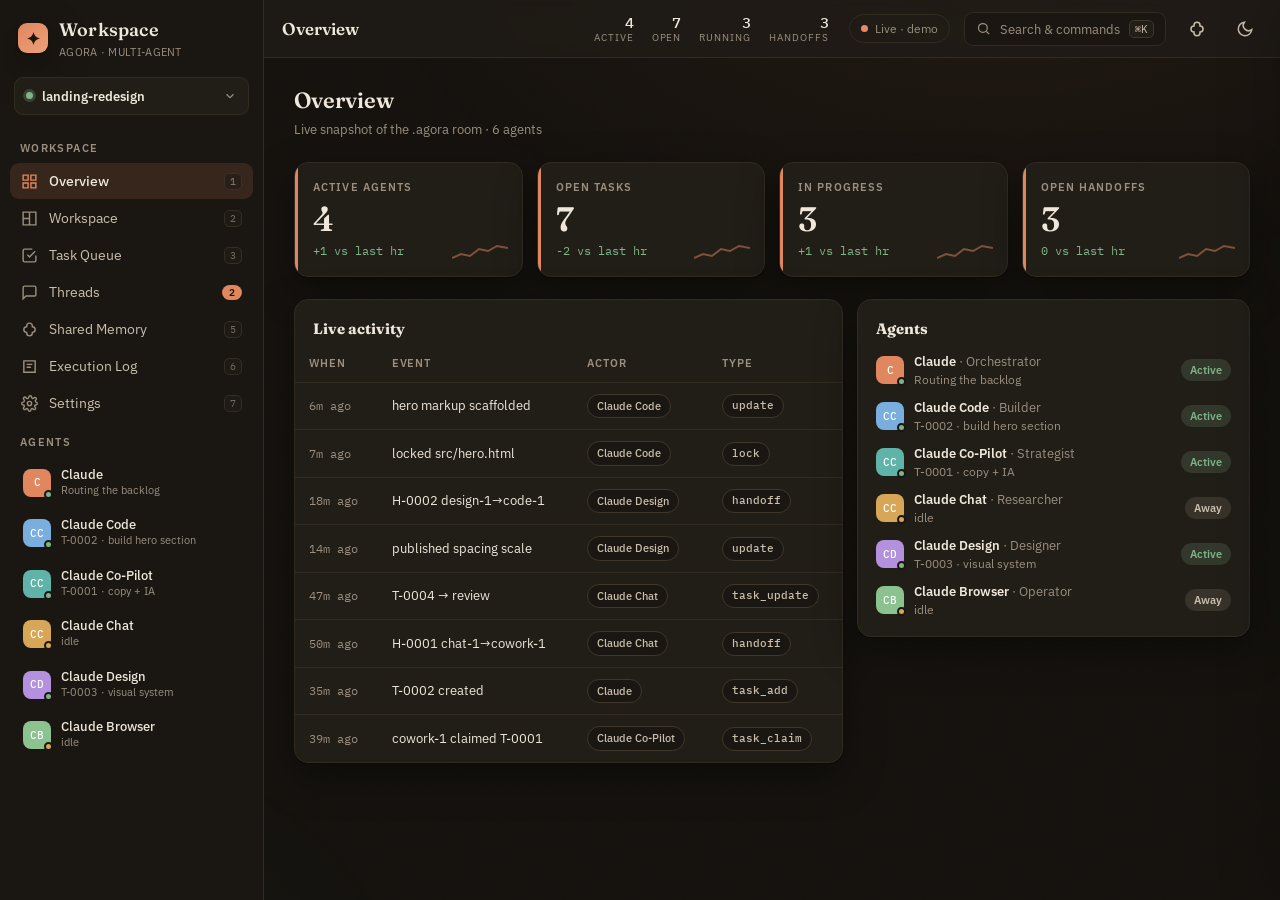
==== dashboard/index.html @ b4e75fd6 "Agora v0.6 — auth hardening + Phase 7 acceptance test passing Phase 1-6 complete (engine, 19-tool MC" ====
<!doctype html>
<html lang="en" data-theme="dark">
<head>
<meta charset="utf-8">
<meta name="viewport" content="width=device-width, initial-scale=1">
<title>Claude Workspace — Agora</title>
<link rel="preconnect" href="https://fonts.googleapis.com">
<link rel="preconnect" href="https://fonts.gstatic.com" crossorigin>
<link href="https://fonts.googleapis.com/css2?family=Fraunces:opsz,wght@9..144,400;9..144,500;9..144,600&family=IBM+Plex+Mono:wght@400;500&family=IBM+Plex+Sans:wght@400;500;600&display=swap" rel="stylesheet">
<style>
:root{
  --bg:#f3eee6; --bg2:#e9e1d4; --panel:#fffdf9; --panel2:#f6f0e7; --raise:#fffefb;
  --ink:#2a2520; --ink2:#534a40; --muted:#857a6c; --line:#e6ddce; --line2:#d8cdbb;
  --accent:#c1572f; --accent2:#a8431f; --accent-ink:#fff;
  --ok:#3f7350; --warn:#9a6a1c; --bad:#a83c22;
  --a-coral:#c1572f; --a-teal:#2f8079; --a-violet:#7a52a8; --a-amber:#9a6a1c; --a-blue:#356a9c; --a-sage:#4f7a4f;
  --shadow:0 1px 2px rgba(60,40,20,.06),0 8px 24px rgba(60,40,20,.06);
  --radius:14px; --radius-sm:9px;
  --font-display:'Fraunces',Georgia,serif; --font-sans:'IBM Plex Sans',system-ui,sans-serif; --font-mono:'IBM Plex Mono',ui-monospace,monospace;
}
[data-theme="dark"]{
  --bg:#15120e; --bg2:#0f0d0a; --panel:#211d17; --panel2:#1a1611; --raise:#262019;
  --ink:#efe7db; --ink2:#cabfae; --muted:#9a8f80; --line:#322b22; --line2:#3f372b;
  --accent:#e0875f; --accent2:#eda078; --accent-ink:#1c130c;
  --ok:#7fb389; --warn:#d7a657; --bad:#e6886a;
  --a-coral:#e0875f; --a-teal:#5fb3a8; --a-violet:#b491de; --a-amber:#d7a657; --a-blue:#79aede; --a-sage:#8cc190;
  --shadow:0 1px 2px rgba(0,0,0,.35),0 14px 40px rgba(0,0,0,.4);
}
*{box-sizing:border-box}
html,body{height:100%}
body{margin:0;font-family:var(--font-sans);background:var(--bg);color:var(--ink);
  font-size:14px;line-height:1.5;-webkit-font-smoothing:antialiased;overflow:hidden}
body:before{content:"";position:fixed;inset:0;z-index:0;pointer-events:none;opacity:.5;
  background:radial-gradient(1100px 600px at 78% -8%, color-mix(in srgb,var(--accent) 13%,transparent), transparent 60%),
             radial-gradient(900px 500px at -6% 108%, color-mix(in srgb,var(--a-teal) 10%,transparent), transparent 55%);}
body:after{content:"";position:fixed;inset:0;z-index:0;pointer-events:none;opacity:.035;mix-blend-mode:overlay;
  background-image:url("data:image/svg+xml,%3Csvg xmlns='http://www.w3.org/2000/svg' width='120' height='120'%3E%3Cfilter id='n'%3E%3CfeTurbulence type='fractalNoise' baseFrequency='.9' numOctaves='2'/%3E%3C/filter%3E%3Crect width='100%25' height='100%25' filter='url(%23n)'/%3E%3C/svg%3E")}
::selection{background:color-mix(in srgb,var(--accent) 40%,transparent)}
::-webkit-scrollbar{width:10px;height:10px}
::-webkit-scrollbar-thumb{background:var(--line2);border-radius:20px;border:3px solid transparent;background-clip:padding-box}
::-webkit-scrollbar-thumb:hover{background:var(--muted)}
button{font-family:inherit;cursor:pointer;color:inherit;border:none;background:none}
:focus-visible{outline:2px solid var(--accent);outline-offset:2px;border-radius:6px}
.mono{font-family:var(--font-mono)}

/* shell */
#app{position:relative;z-index:1;display:grid;height:100vh;
  grid-template-columns:264px 1fr;grid-template-rows:58px 1fr;
  grid-template-areas:"side top" "side main"}
.side{grid-area:side;background:var(--panel2);border-right:1px solid var(--line);
  display:flex;flex-direction:column;min-height:0}
.top{grid-area:top;background:color-mix(in srgb,var(--panel) 75%,transparent);
  backdrop-filter:blur(8px);border-bottom:1px solid var(--line);
  display:flex;align-items:center;gap:14px;padding:0 18px}
.main{grid-area:main;overflow:auto;padding:26px 30px 60px;min-height:0}

/* brand */
.brand{display:flex;align-items:center;gap:11px;padding:16px 18px 12px}
.glyph{width:30px;height:30px;border-radius:9px;flex:none;display:grid;place-items:center;
  background:linear-gradient(145deg,var(--accent),var(--accent2));color:var(--accent-ink);
  font-family:var(--font-display);font-weight:600;font-size:17px;box-shadow:var(--shadow)}
.brand h1{font-family:var(--font-display);font-size:18px;font-weight:600;margin:0;letter-spacing:.2px}
.brand .sub{font-size:11px;color:var(--muted);margin-top:1px;letter-spacing:.3px}

.wsswitch{margin:4px 14px 12px;border:1px solid var(--line);border-radius:var(--radius-sm);
  background:var(--panel);padding:9px 11px;display:flex;align-items:center;gap:9px;font-size:12.5px}
.wsswitch .dot{width:7px;height:7px;border-radius:50%;background:var(--ok);box-shadow:0 0 0 3px color-mix(in srgb,var(--ok) 25%,transparent)}
.wsswitch b{font-weight:600}
.wsswitch .chev{margin-left:auto;color:var(--muted)}

.navlabel{font-size:10.5px;text-transform:uppercase;letter-spacing:.13em;color:var(--muted);
  padding:14px 20px 6px;font-weight:600}
.nav{display:flex;flex-direction:column;gap:1px;padding:0 10px}
.nav button{display:flex;align-items:center;gap:11px;width:100%;text-align:left;
  padding:9px 11px;border-radius:9px;font-size:13.5px;color:var(--ink2);transition:.15s}
.nav button:hover{background:var(--panel)}
.nav button.on{background:color-mix(in srgb,var(--accent) 14%,transparent);color:var(--ink);font-weight:500}
.nav button.on svg{color:var(--accent)}
.nav svg{width:17px;height:17px;flex:none;color:var(--muted)}
.nav .kbd{margin-left:auto;font-size:10px;color:var(--muted);opacity:.7}
.nav .badge{margin-left:auto;background:var(--accent);color:var(--accent-ink);font-size:10px;
  font-weight:600;border-radius:20px;padding:1px 7px;min-width:18px;text-align:center}

.agents-scroll{flex:1;overflow:auto;padding-bottom:10px;min-height:0}
.agentrow{display:flex;align-items:center;gap:10px;padding:8px 12px;margin:1px 10px;border-radius:10px;
  cursor:pointer;transition:.15s;border:1px solid transparent}
.agentrow:hover{background:var(--panel)}
.agentrow.on{background:var(--panel);border-color:var(--line)}
.av{width:28px;height:28px;border-radius:8px;flex:none;display:grid;place-items:center;
  font-family:var(--font-mono);font-size:11px;font-weight:500;color:#fff;position:relative}
.av .pres{position:absolute;right:-2px;bottom:-2px;width:9px;height:9px;border-radius:50%;
  border:2px solid var(--panel2)}
.pres.active{background:var(--ok)}.pres.away{background:var(--warn)}.pres.left{background:var(--muted)}
.agentrow .nm{font-size:12.5px;font-weight:500;line-height:1.2}
.agentrow .rl{font-size:11px;color:var(--muted);white-space:nowrap;overflow:hidden;text-overflow:ellipsis;max-width:150px}

/* topbar */
.top .vtitle{font-family:var(--font-display);font-size:17px;font-weight:600}
.top .crumb{color:var(--muted);font-size:12.5px}
.spacer{flex:1}
.kpiticker{display:flex;gap:18px;align-items:center;padding-right:6px}
.kpiticker .kp{display:flex;flex-direction:column;align-items:flex-end;line-height:1}
.kpiticker .kp b{font-family:var(--font-mono);font-size:15px;font-weight:500}
.kpiticker .kp span{font-size:9.5px;text-transform:uppercase;letter-spacing:.1em;color:var(--muted);margin-top:3px}
.iconbtn{width:34px;height:34px;border-radius:9px;display:grid;place-items:center;color:var(--ink2);transition:.15s}
.iconbtn:hover{background:var(--panel2);color:var(--ink)}
.iconbtn svg{width:18px;height:18px}
.connpill{display:flex;align-items:center;gap:7px;font-size:11.5px;color:var(--muted);
  border:1px solid var(--line);border-radius:20px;padding:5px 11px}
.connpill .dot{width:7px;height:7px;border-radius:50%;background:var(--ok);animation:pulse 2.4s infinite}
.connpill.off .dot{background:var(--bad);animation:none}
@keyframes pulse{0%,100%{box-shadow:0 0 0 0 color-mix(in srgb,var(--ok) 50%,transparent)}50%{box-shadow:0 0 0 5px transparent}}
.cmdk{display:flex;align-items:center;gap:9px;background:var(--panel2);border:1px solid var(--line);
  border-radius:9px;padding:7px 11px;color:var(--muted);font-size:12.5px;min-width:180px;transition:.15s}
.cmdk:hover{border-color:var(--line2)}
.cmdk .kbd{margin-left:auto}
.kbd{font-family:var(--font-mono);font-size:10.5px;background:var(--panel);border:1px solid var(--line2);
  border-radius:5px;padding:1px 5px;color:var(--ink2)}

/* generic */
h2.sec{font-family:var(--font-display);font-size:22px;font-weight:600;margin:0 0 3px}
.lede{color:var(--muted);font-size:13px;margin:0 0 22px}
.card{background:var(--panel);border:1px solid var(--line);border-radius:var(--radius);box-shadow:var(--shadow)}
.pad{padding:18px}
.row{display:flex;gap:14px}.col{display:flex;flex-direction:column;gap:14px}
.btn{display:inline-flex;align-items:center;gap:8px;background:var(--accent);color:var(--accent-ink);
  font-weight:600;font-size:13px;padding:9px 15px;border-radius:9px;transition:.15s;box-shadow:var(--shadow)}
.btn:hover{filter:brightness(1.06);transform:translateY(-1px)}
.btn:active{transform:translateY(0)}
.btn.ghost{background:var(--panel2);color:var(--ink);border:1px solid var(--line)}
.btn.sm{padding:6px 11px;font-size:12px}
.btn svg{width:15px;height:15px}
.chip{display:inline-flex;align-items:center;gap:6px;font-size:11px;font-weight:500;
  padding:3px 9px;border-radius:20px;border:1px solid var(--line2);color:var(--ink2);background:var(--panel2)}
.chip.tag{font-family:var(--font-mono);font-size:10.5px}
.st{font-size:11px;font-weight:600;padding:3px 9px;border-radius:20px;text-transform:capitalize}
.st.todo{background:color-mix(in srgb,var(--muted) 18%,transparent);color:var(--ink2)}
.st.in_progress{background:color-mix(in srgb,var(--a-blue) 20%,transparent);color:var(--a-blue)}
.st.blocked{background:color-mix(in srgb,var(--bad) 18%,transparent);color:var(--bad)}
.st.review{background:color-mix(in srgb,var(--a-violet) 20%,transparent);color:var(--a-violet)}
.st.done{background:color-mix(in srgb,var(--ok) 18%,transparent);color:var(--ok)}
.st.open{background:color-mix(in srgb,var(--warn) 20%,transparent);color:var(--warn)}
.st.acked{background:color-mix(in srgb,var(--a-blue) 20%,transparent);color:var(--a-blue)}

/* KPI grid */
.kpigrid{display:grid;grid-template-columns:repeat(4,1fr);gap:14px;margin-bottom:22px}
.kpi{position:relative;overflow:hidden}
.kpi .pad{padding:16px 18px}
.kpi .lab{font-size:11px;text-transform:uppercase;letter-spacing:.1em;color:var(--muted);font-weight:600}
.kpi .val{font-family:var(--font-display);font-size:34px;font-weight:600;line-height:1.1;margin-top:6px}
.kpi .delta{font-size:11.5px;margin-top:4px;font-family:var(--font-mono)}
.kpi .delta.up{color:var(--ok)}.kpi .delta.down{color:var(--bad)}
.kpi .spark{position:absolute;right:14px;bottom:12px;opacity:.5}
.kpi:before{content:"";position:absolute;left:0;top:0;bottom:0;width:3px;background:var(--accent)}

/* table */
table{width:100%;border-collapse:collapse;font-size:13px}
thead th{text-align:left;font-size:10.5px;text-transform:uppercase;letter-spacing:.09em;color:var(--muted);
  font-weight:600;padding:10px 14px;border-bottom:1px solid var(--line);cursor:pointer;user-select:none}
thead th:hover{color:var(--ink)}
tbody td{padding:11px 14px;border-bottom:1px solid var(--line)}
tbody tr{transition:.12s}tbody tr:hover{background:var(--panel2)}
tbody tr:last-child td{border-bottom:none}
.lease{font-family:var(--font-mono);font-size:12px}
.lease.warn{color:var(--warn)}.lease.bad{color:var(--bad)}

/* panes (workspace) */
.panes{display:grid;grid-template-columns:repeat(auto-fill,minmax(330px,1fr));gap:16px}
.pane{display:flex;flex-direction:column;min-height:230px;overflow:hidden}
.pane .ph{display:flex;align-items:center;gap:10px;padding:13px 15px;border-bottom:1px solid var(--line)}
.pane .ph .nm{font-weight:600;font-size:13.5px}.pane .ph .rl{font-size:11px;color:var(--muted)}
.pane .body{padding:14px 15px;flex:1;display:flex;flex-direction:column;gap:10px}
.pane .cur{font-size:12.5px;background:var(--panel2);border:1px solid var(--line);border-radius:9px;padding:10px 12px}
.pane .cur .t{font-size:10px;text-transform:uppercase;letter-spacing:.1em;color:var(--muted);margin-bottom:4px}
.feeditem{font-size:12px;color:var(--ink2);display:flex;gap:8px}
.feeditem .when{color:var(--muted);font-family:var(--font-mono);font-size:10.5px;white-space:nowrap}
.pane .acts{display:flex;gap:7px;margin-top:auto;padding-top:6px}
.barwrap{height:5px;background:var(--panel2);border-radius:20px;overflow:hidden;margin-top:2px}
.bar{height:100%;background:linear-gradient(90deg,var(--accent),var(--accent2));border-radius:20px;transition:width .8s cubic-bezier(.2,.8,.2,1)}

/* threads */
.thread{padding:14px 16px;border-bottom:1px solid var(--line);cursor:pointer;transition:.12s}
.thread:hover{background:var(--panel2)}
.thread .tt{font-weight:600;font-size:13.5px;display:flex;align-items:center;gap:8px}
.thread .meta{font-size:11.5px;color:var(--muted);margin-top:3px}
.thread .prev{font-size:12.5px;color:var(--ink2);margin-top:6px}
.msg{display:flex;gap:10px;padding:10px 0}
.msg .body{background:var(--panel2);border:1px solid var(--line);border-radius:11px;padding:9px 12px;font-size:12.5px}
.msg .who{font-size:11px;color:var(--muted);margin-bottom:3px}

/* memory dock */
.dock{position:fixed;top:0;right:0;bottom:0;width:360px;background:var(--panel);border-left:1px solid var(--line);
  z-index:40;display:flex;flex-direction:column;transform:translateX(102%);transition:transform .32s cubic-bezier(.2,.8,.2,1);box-shadow:-20px 0 50px rgba(0,0,0,.16)}
.dock.open{transform:none}
.dock .dh{padding:16px 18px;border-bottom:1px solid var(--line);display:flex;align-items:center;gap:10px}
.dock .dh h3{font-family:var(--font-display);font-size:16px;margin:0;font-weight:600}
.dock .dbody{flex:1;overflow:auto;padding:16px 18px;display:flex;flex-direction:column;gap:16px}
.pin{background:var(--panel2);border:1px solid var(--line);border-radius:10px;padding:11px 12px;font-size:12.5px}
.pin .by{font-size:10.5px;color:var(--muted);margin-top:6px;font-family:var(--font-mono)}
.style-field{display:flex;flex-direction:column;gap:5px}
.style-field label{font-size:11px;text-transform:uppercase;letter-spacing:.08em;color:var(--muted);font-weight:600}
input,select,textarea{font-family:inherit;font-size:13px;background:var(--panel2);border:1px solid var(--line2);
  color:var(--ink);border-radius:9px;padding:9px 11px;width:100%;transition:.15s}
input:focus,select:focus,textarea:focus{outline:none;border-color:var(--accent);background:var(--panel)}
textarea{resize:vertical;min-height:64px;line-height:1.5}

/* empty / skeleton */
.empty{text-align:center;padding:54px 20px;color:var(--muted)}
.empty .ic{width:46px;height:46px;margin:0 auto 14px;opacity:.5}
.empty h4{font-family:var(--font-display);font-size:17px;color:var(--ink);margin:0 0 5px;font-weight:600}
.sk{background:linear-gradient(90deg,var(--panel2) 25%,var(--line) 37%,var(--panel2) 63%);
  background-size:400% 100%;animation:sh 1.4s infinite;border-radius:7px}
@keyframes sh{0%{background-position:100% 0}100%{background-position:-100% 0}}

/* overlays */
.scrim{position:fixed;inset:0;background:rgba(10,8,5,.5);backdrop-filter:blur(3px);z-index:50;
  opacity:0;pointer-events:none;transition:.2s}
.scrim.on{opacity:1;pointer-events:auto}
.palette{position:fixed;left:50%;top:14vh;transform:translateX(-50%) scale(.97);width:min(560px,92vw);z-index:60;
  background:var(--panel);border:1px solid var(--line2);border-radius:16px;box-shadow:var(--shadow);
  opacity:0;pointer-events:none;transition:.2s;overflow:hidden}
.palette.on{opacity:1;pointer-events:auto;transform:translateX(-50%) scale(1)}
.palette input{border:none;border-bottom:1px solid var(--line);border-radius:0;padding:16px 18px;font-size:15px;background:transparent}
.palette .results{max-height:340px;overflow:auto;padding:8px}
.palette .res{display:flex;align-items:center;gap:11px;padding:10px 12px;border-radius:9px;font-size:13.5px;cursor:pointer}
.palette .res.sel{background:color-mix(in srgb,var(--accent) 14%,transparent)}
.palette .res .k{margin-left:auto;font-size:10.5px;color:var(--muted)}
.palette .res svg{width:16px;height:16px;color:var(--muted)}

/* toasts */
.toasts{position:fixed;right:20px;bottom:20px;z-index:70;display:flex;flex-direction:column;gap:10px}
.toast{background:var(--panel);border:1px solid var(--line2);border-left:3px solid var(--accent);
  border-radius:11px;padding:12px 15px;box-shadow:var(--shadow);font-size:13px;min-width:240px;max-width:340px;
  animation:slidein .3s cubic-bezier(.2,.8,.2,1)}
.toast.ok{border-left-color:var(--ok)}.toast.bad{border-left-color:var(--bad)}
.toast .tt{font-weight:600;margin-bottom:2px}
@keyframes slidein{from{transform:translateX(20px);opacity:0}to{transform:none;opacity:1}}

/* view enter animation */
.view>*{animation:rise .5s both}
@keyframes rise{from{opacity:0;transform:translateY(10px)}to{opacity:1;transform:none}}
.stagger>*{animation:rise .5s both}
.stagger>*:nth-child(1){animation-delay:.02s}.stagger>*:nth-child(2){animation-delay:.06s}
.stagger>*:nth-child(3){animation-delay:.1s}.stagger>*:nth-child(4){animation-delay:.14s}
.stagger>*:nth-child(5){animation-delay:.18s}.stagger>*:nth-child(6){animation-delay:.22s}

.menutoggle{display:none}
@media(max-width:1040px){
  #app{grid-template-columns:0 1fr}
  .side{position:fixed;left:0;top:0;bottom:0;width:264px;z-index:55;transform:translateX(-102%);transition:.3s}
  .side.open{transform:none;box-shadow:var(--shadow)}
  .menutoggle{display:grid}
  .kpigrid{grid-template-columns:repeat(2,1fr)}
  .kpiticker{display:none}
}
@media(max-width:620px){.kpigrid{grid-template-columns:1fr}.main{padding:18px}.dock{width:100%}}
</style>
</head>
<body>
<div id="app">
  <aside class="side" id="side">
    <div class="brand">
      <div class="glyph">✦</div>
      <div><h1>Workspace</h1><div class="sub">AGORA · MULTI-AGENT</div></div>
    </div>
    <div class="wsswitch" role="button" tabindex="0" data-act="switchws">
      <span class="dot"></span><b id="wsname">landing-redesign</b>
      <svg class="chev" viewBox="0 0 24 24" fill="none" stroke="currentColor" stroke-width="2" width="14"><path d="m6 9 6 6 6-6"/></svg>
    </div>
    <div class="navlabel">Workspace</div>
    <nav class="nav" id="nav"></nav>
    <div class="navlabel">Agents</div>
    <div class="agents-scroll" id="agentlist"></div>
  </aside>

  <header class="top">
    <button class="iconbtn menutoggle" data-act="menu" aria-label="Menu">
      <svg viewBox="0 0 24 24" fill="none" stroke="currentColor" stroke-width="2"><path d="M3 12h18M3 6h18M3 18h18"/></svg></button>
    <div><div class="vtitle" id="vtitle">Overview</div></div>
    <div class="spacer"></div>
    <div class="kpiticker" id="ticker"></div>
    <div class="connpill" id="conn"><span class="dot"></span><span id="connlabel">Live · demo</span></div>
    <button class="cmdk" data-act="palette"><svg viewBox="0 0 24 24" fill="none" stroke="currentColor" stroke-width="2" width="15"><circle cx="11" cy="11" r="7"/><path d="m21 21-4.3-4.3"/></svg><span>Search & commands</span><span class="kbd">⌘K</span></button>
    <button class="iconbtn" data-act="memory" aria-label="Shared memory" title="Shared context (M)">
      <svg viewBox="0 0 24 24" fill="none" stroke="currentColor" stroke-width="2"><path d="M12 3a4 4 0 0 0-4 4v1a4 4 0 0 0 0 8v1a4 4 0 0 0 8 0v-1a4 4 0 0 0 0-8V7a4 4 0 0 0-4-4Z"/></svg></button>
    <button class="iconbtn" data-act="theme" aria-label="Theme" title="Toggle theme (T)">
      <svg id="themeic" viewBox="0 0 24 24" fill="none" stroke="currentColor" stroke-width="2"><path d="M21 12.8A9 9 0 1 1 11.2 3 7 7 0 0 0 21 12.8Z"/></svg></button>
  </header>

  <main class="main"><div id="view" class="view"></div></main>
</div>

<aside class="dock" id="dock">
  <div class="dh">
    <svg viewBox="0 0 24 24" fill="none" stroke="var(--accent)" stroke-width="2" width="19"><path d="M12 3a4 4 0 0 0-4 4v1a4 4 0 0 0 0 8v1a4 4 0 0 0 8 0v-1a4 4 0 0 0 0-8V7a4 4 0 0 0-4-4Z"/></svg>
    <h3>Shared Context</h3>
    <div class="spacer"></div>
    <button class="iconbtn" data-act="memory"><svg viewBox="0 0 24 24" fill="none" stroke="currentColor" stroke-width="2" width="17"><path d="M18 6 6 18M6 6l12 12"/></svg></button>
  </div>
  <div class="dbody" id="dockbody"></div>
</aside>

<div class="scrim" id="scrim" data-act="closeall"></div>
<div class="palette" id="palette">
  <input id="palinput" placeholder="Jump to a view, agent, or run a command…" autocomplete="off">
  <div class="results" id="palresults"></div>
</div>
<div class="toasts" id="toasts"></div>

<script>
"use strict";
/* ---------- icons ---------- */
const I = {
  grid:'<path d="M3 3h7v7H3zM14 3h7v7h-7zM14 14h7v7h-7zM3 14h7v7H3z"/>',
  panes:'<path d="M3 3h18v18H3z"/><path d="M12 3v18M3 12h9"/>',
  tasks:'<path d="M9 11l3 3 8-8"/><path d="M21 12v7a2 2 0 0 1-2 2H5a2 2 0 0 1-2-2V5a2 2 0 0 1 2-2h11"/>',
  thread:'<path d="M21 15a2 2 0 0 1-2 2H7l-4 4V5a2 2 0 0 1 2-2h14a2 2 0 0 1 2 2z"/>',
  mem:'<path d="M12 3a4 4 0 0 0-4 4v1a4 4 0 0 0 0 8v1a4 4 0 0 0 8 0v-1a4 4 0 0 0 0-8V7a4 4 0 0 0-4-4Z"/>',
  log:'<path d="M4 4h16v16H4z"/><path d="M8 9h8M8 13h6"/>',
  set:'<circle cx="12" cy="12" r="3"/><path d="M19.4 15a1.7 1.7 0 0 0 .3 1.9l.1.1a2 2 0 1 1-2.8 2.8l-.1-.1a1.7 1.7 0 0 0-2.9 1.2 2 2 0 1 1-4 0 1.7 1.7 0 0 0-2.9-1.2l-.1.1a2 2 0 1 1-2.8-2.8l.1-.1A1.7 1.7 0 0 0 4.6 15a1.7 1.7 0 0 0-1.5-1H3a2 2 0 1 1 0-4h.1A1.7 1.7 0 0 0 4.6 8.5a1.7 1.7 0 0 0-.3-1.9l-.1-.1a2 2 0 1 1 2.8-2.8l.1.1A1.7 1.7 0 0 0 10 4.6a1.7 1.7 0 0 0 1-1.5V3a2 2 0 1 1 4 0v.1a1.7 1.7 0 0 0 2.9 1.2l.1-.1a2 2 0 1 1 2.8 2.8l-.1.1a1.7 1.7 0 0 0 1.2 2.9H21a2 2 0 1 1 0 4h-.1a1.7 1.7 0 0 0-1.5 1Z"/>',
  bolt:'<path d="M13 2 3 14h8l-1 8 10-12h-8z"/>',
  plus:'<path d="M12 5v14M5 12h14"/>',
  send:'<path d="m22 2-7 20-4-9-9-4z"/>',
  route:'<circle cx="6" cy="6" r="3"/><circle cx="18" cy="18" r="3"/><path d="M6 9v3a3 3 0 0 0 3 3h6"/>',
  hand:'<path d="M9 11V6a2 2 0 0 1 4 0v5M13 7a2 2 0 0 1 4 0v6a6 6 0 0 1-6 6H9a6 6 0 0 1-6-6 2 2 0 0 1 4 0"/>'
};
const svg=(p,w=18)=>`<svg viewBox="0 0 24 24" fill="none" stroke="currentColor" stroke-width="2" width="${w}" height="${w}">${p}</svg>`;
const $=s=>document.querySelector(s), $$=s=>[...document.querySelectorAll(s)];
const esc=s=>(s==null?'':String(s)).replace(/[&<>"]/g,c=>({'&':'&amp;','<':'&lt;','>':'&gt;','"':'&quot;'}[c]));

/* ---------- DATA ADAPTER (mirrors Agora store; swap for live .agora in Phase 6) ---------- */
const now=()=>Date.now();
const mins=m=>m*60000;
const ACCENTS={claude:'--a-coral',claude_code:'--a-blue',cowork:'--a-teal',claude_ai:'--a-amber',design:'--a-violet',chrome:'--a-sage'};
let SEQ=40;
function seed(){
  const t0=now();
  const agents=[
    {id:'claude',name:'Claude',surface:'claude',role:'Orchestrator',presence:'active',current:'Routing the backlog',load:2},
    {id:'code-1',name:'Claude Code',surface:'claude_code',role:'Builder',presence:'active',current:'T-0002 · build hero section',load:1},
    {id:'cowork-1',name:'Claude Co-Pilot',surface:'cowork',role:'Strategist',presence:'active',current:'T-0001 · copy + IA',load:1},
    {id:'chat-1',name:'Claude Chat',surface:'claude_ai',role:'Researcher',presence:'away',current:'idle',load:0},
    {id:'design-1',name:'Claude Design',surface:'design',role:'Designer',presence:'active',current:'T-0003 · visual system',load:1},
    {id:'chrome-1',name:'Claude Browser',surface:'chrome',role:'Operator',presence:'away',current:'idle',load:0},
  ];
  const tasks=[
    {id:'T-0001',title:'Information architecture + hero copy',status:'in_progress',owner:'cowork-1',lease_until:t0+mins(22),tags:['copy','ia'],created_by:'claude',created_at:t0-mins(40)},
    {id:'T-0002',title:'Build responsive hero section',status:'in_progress',owner:'code-1',lease_until:t0+mins(12),tags:['frontend','build'],created_by:'claude',created_at:t0-mins(35)},
    {id:'T-0003',title:'Visual system: color, type, spacing tokens',status:'in_progress',owner:'design-1',lease_until:t0+mins(38),tags:['design'],created_by:'claude',created_at:t0-mins(33)},
    {id:'T-0004',title:'Competitor scan: 5 landing pages',status:'review',owner:'chat-1',lease_until:0,tags:['research'],created_by:'claude',created_at:t0-mins(60)},
    {id:'T-0005',title:'Wire CTA form + analytics events',status:'todo',owner:null,lease_until:0,tags:['frontend','build'],created_by:'claude',created_at:t0-mins(8)},
    {id:'T-0006',title:'QA pass across breakpoints in browser',status:'todo',owner:null,lease_until:0,tags:['qa','browser'],created_by:'claude',created_at:t0-mins(5)},
    {id:'T-0007',title:'Pricing section copy',status:'blocked',owner:null,lease_until:0,tags:['copy'],created_by:'cowork-1',created_at:t0-mins(15)},
  ];
  const handoffs=[
    {id:'H-0001',from:'chat-1',to:'cowork-1',title:'Competitor findings → messaging',status:'acked',summary:'5 pages scanned; common pattern is outcome-led headlines. Recommend we lead with the time-saved metric.',created_at:t0-mins(50)},
    {id:'H-0002',from:'design-1',to:'code-1',title:'Hero tokens ready',status:'open',summary:'Color + type + spacing tokens published. Use --space scale and the clay accent for primary CTA.',created_at:t0-mins(18)},
    {id:'H-0003',from:'cowork-1',to:'any',title:'Pricing copy blocked on tier decision',status:'open',summary:'Need final tier names before pricing section copy can proceed.',created_at:t0-mins(12)},
  ];
  const updates=[
    {id:'U-0009',agent:'code-1',message:'Hero markup scaffolded, wiring tokens next',task_id:'T-0002',at:t0-mins(6)},
    {id:'U-0008',agent:'design-1',message:'Published spacing scale + clay accent',task_id:'T-0003',at:t0-mins(14)},
    {id:'U-0007',agent:'cowork-1',message:'Headline locked: lead with time-saved',task_id:'T-0001',at:t0-mins(20)},
    {id:'U-0006',agent:'chat-1',message:'Competitor scan complete, handed to Co-Pilot',task_id:'T-0004',at:t0-mins(48)},
  ];
  const messages=[
    {id:'M-0004',from:'claude',to:'all',body:'House style is live — please follow it on all copy and UI.',at:t0-mins(30)},
    {id:'M-0003',from:'design-1',to:'code-1',body:'CTA uses the clay accent, not the blue. Token: --accent.',at:t0-mins(16)},
    {id:'M-0002',from:'cowork-1',to:'claude',body:'Pricing is blocked — need tier names from you.',at:t0-mins(11)},
  ];
  const events=[];
  let s=10;
  [['join','claude','Claude (orchestrator) joined',55],['task_add','claude','T-0001 created',40],
   ['task_claim','cowork-1','cowork-1 claimed T-0001',39],['task_add','claude','T-0002 created',35],
   ['handoff','chat-1','H-0001 chat-1→cowork-1',50],['task_update','chat-1','T-0004 → review',47],
   ['update','design-1','published spacing scale',14],['handoff','design-1','H-0002 design-1→code-1',18],
   ['lock','code-1','locked src/hero.html',7],['update','code-1','hero markup scaffolded',6]
  ].forEach(([k,a,sm,mm])=>events.push({seq:s++,kind:k,actor:a,summary:sm,at:t0-mins(mm)}));
  const memory={pinned:[
    {id:'P1',text:'Goal: ship a landing page that leads with the time-saved metric.',by:'claude',at:t0-mins(55)},
    {id:'P2',text:'Brand: warm, confident, no hype words. Clay accent (--accent) for primary CTA only.',by:'design-1',at:t0-mins(33)},
    {id:'P3',text:'Decision: single-column hero, social proof above the fold.',by:'cowork-1',at:t0-mins(20)},
  ],style:{voice:'Warm, plain, confident — no hype words',format:'Sentence case. Short sentences.',citations:'Link claims to the competitor scan (H-0001)',maxlen:'Hero headline ≤ 9 words'}};
  return {agents,tasks,handoffs,updates,messages,events,memory,
    settings:{theme:'dark',density:'comfortable',autoroute:true,workspace:'~/projects/landing-redesign/.agora',
      rules:[{tag:'frontend',surface:'claude_code'},{tag:'build',surface:'claude_code'},{tag:'design',surface:'design'},
             {tag:'copy',surface:'cowork'},{tag:'ia',surface:'cowork'},{tag:'research',surface:'claude_ai'},
             {tag:'browser',surface:'chrome'},{tag:'qa',surface:'chrome'}]}};
}
const Adapter={
  async load(){ try{ const r=await fetch(BRIDGE+'/state',{cache:'no-store'}); if(r.ok){ LIVE=true; return await r.json(); } }catch(e){} LIVE=false; await wait(500); return seed(); }
};
async function commit(action,payload){ if(!LIVE)return; try{ await fetch(BRIDGE+'/act',{method:'POST',headers:{'Content-Type':'application/json'},body:JSON.stringify({action,payload:payload||{}})}); S=await Adapter.load(); render(); }catch(e){ toast('Sync failed','bad',e.message);} }
async function refreshLive(){ try{ const r=await fetch(BRIDGE+'/state',{cache:'no-store'}); if(r.ok){ S=await r.json(); renderTicker(); render(); setConn(true);} }catch(e){ setConn(false);} }
function setConn(live){ const c=$('#conn'); if(c)c.classList.toggle('off',!live); const l=$('#connlabel'); if(l)l.textContent=live?'Live · connected':'Live · demo'; }
const wait=ms=>new Promise(r=>setTimeout(r,ms));
const BRIDGE=(new URLSearchParams(location.search)).get('bridge')||(location.protocol==='file:'?'http://localhost:8849':location.origin);
let LIVE=false;

/* ---------- app state ---------- */
let S=null, VIEW='overview', FOCUS=null, sortKey='created_at', sortDir=-1, palSel=0, loaded=false;
const VIEWS=[
  {id:'overview',name:'Overview',icon:I.grid,key:'1'},
  {id:'workspace',name:'Workspace',icon:I.panes,key:'2'},
  {id:'tasks',name:'Task Queue',icon:I.tasks,key:'3'},
  {id:'threads',name:'Threads',icon:I.thread,key:'4'},
  {id:'memory',name:'Shared Memory',icon:I.mem,key:'5'},
  {id:'logs',name:'Execution Log',icon:I.log,key:'6'},
  {id:'settings',name:'Settings',icon:I.set,key:'7'},
];
const agent=id=>S.agents.find(a=>a.id===id);
const ac=a=>`var(${ACCENTS[a?a.surface:'claude']||'--a-coral'})`;
const initials=a=>a.name.split(' ').map(w=>w[0]).slice(0,2).join('').toUpperCase();
function presence(a){return a.presence;}
function timeAgo(ts){const s=(now()-ts)/1000;if(s<60)return Math.floor(s)+'s';if(s<3600)return Math.floor(s/60)+'m';return Math.floor(s/3600)+'h';}
function leaseLeft(ts){if(!ts)return null;const ms=ts-now();if(ms<=0)return'expired';const m=Math.floor(ms/60000),s=Math.floor((ms%60000)/1000);return m+':'+String(s).padStart(2,'0');}

/* ---------- KPIs ---------- */
function kpis(){
  const a=S.agents.filter(x=>x.presence==='active').length;
  const open=S.tasks.filter(t=>t.status!=='done').length;
  const prog=S.tasks.filter(t=>t.status==='in_progress').length;
  const ho=S.handoffs.filter(h=>h.status!=='done').length;
  const done=S.tasks.filter(t=>t.status==='done').length;
  return {active:a,open,prog,handoffs:ho,done,events:S.events.length};
}

/* ---------- render: shell ---------- */
function renderNav(){
  $('#nav').innerHTML=VIEWS.map(v=>{
    const badge=v.id==='threads'?S.handoffs.filter(h=>h.status==='open').length:0;
    return `<button class="${v.id===VIEW?'on':''}" data-view="${v.id}">${svg(v.icon,17)}<span>${v.name}</span>${badge?`<span class="badge">${badge}</span>`:`<span class="kbd">${v.key}</span>`}</button>`;
  }).join('');
}
function renderAgents(){
  $('#agentlist').innerHTML=S.agents.map(a=>`
    <div class="agentrow ${FOCUS===a.id?'on':''}" data-agent="${a.id}">
      <div class="av" style="background:${ac(a)}">${initials(a)}<span class="pres ${presence(a)}"></span></div>
      <div style="min-width:0"><div class="nm">${esc(a.name)}</div><div class="rl">${esc(a.current)}</div></div>
    </div>`).join('');
}
function renderTicker(){
  const k=kpis();
  $('#ticker').innerHTML=[['active','Active'],['open','Open'],['prog','Running'],['handoffs','Handoffs']]
    .map(([key,lab])=>`<div class="kp"><b data-kpi="${key}">${k[key]}</b><span>${lab}</span></div>`).join('');
}

/* ---------- views ---------- */
function vOverview(){
  const k=kpis();
  const cards=[['Active agents',k.active,'+1','up'],['Open tasks',k.open,'-2','up'],
    ['In progress',k.prog,'+1','up'],['Open handoffs',k.handoffs,'0','up']];
  const recent=[...S.events].slice(-8).reverse();
  return `<div class="stagger">
    <div><h2 class="sec">Overview</h2><p class="lede">Live snapshot of the ${esc(S.settings.workspace.split('/').pop())} room · ${S.agents.length} agents</p></div>
    <div class="kpigrid">${cards.map(([l,v,d,dir])=>`
      <div class="card kpi"><div class="pad"><div class="lab">${l}</div>
      <div class="val" data-kpiv="${l}">${v}</div><div class="delta ${dir}">${d} vs last hr</div>
      <svg class="spark" width="56" height="22" viewBox="0 0 56 22"><polyline fill="none" stroke="${'var(--accent)'}" stroke-width="2" points="0,16 9,12 18,14 27,7 36,9 45,4 56,6"/></svg></div></div>`).join('')}
    </div>
    <div class="row" style="align-items:flex-start">
      <div class="card" style="flex:1.4;min-width:0"><div class="pad" style="padding-bottom:6px"><b style="font-family:var(--font-display);font-size:15px">Live activity</b></div>
        <table><thead><tr><th>When</th><th>Event</th><th>Actor</th><th>Type</th></tr></thead><tbody id="actbody">
        ${recent.map(rowEvent).join('')}</tbody></table></div>
      <div class="card" style="flex:1;min-width:0"><div class="pad"><b style="font-family:var(--font-display);font-size:15px">Agents</b>
        <div style="margin-top:12px;display:flex;flex-direction:column;gap:10px">
        ${S.agents.map(a=>`<div style="display:flex;align-items:center;gap:10px">
          <div class="av" style="background:${ac(a)}">${initials(a)}<span class="pres ${presence(a)}"></span></div>
          <div style="min-width:0;flex:1"><div style="font-weight:600;font-size:12.5px">${esc(a.name)} <span style="color:var(--muted);font-weight:400">· ${esc(a.role)}</span></div>
          <div style="font-size:11.5px;color:var(--muted);white-space:nowrap;overflow:hidden;text-overflow:ellipsis">${esc(a.current)}</div></div>
          <span class="st ${a.presence==='active'?'done':'todo'}">${a.presence}</span></div>`).join('')}
        </div></div></div>
    </div></div>`;
}
const rowEvent=e=>`<tr><td class="lease" style="color:var(--muted)">${timeAgo(e.at)} ago</td><td>${esc(e.summary)}</td><td><span class="chip">${esc(agent(e.actor)?agent(e.actor).name:e.actor)}</span></td><td><span class="chip tag">${esc(e.kind)}</span></td></tr>`;

function vWorkspace(){
  const list=FOCUS?S.agents.filter(a=>a.id===FOCUS):S.agents;
  return `<div>
    <div style="display:flex;align-items:center;gap:12px;margin-bottom:18px">
      <div><h2 class="sec">Workspace</h2><p class="lede" style="margin:0">${FOCUS?'Focused on '+esc(agent(FOCUS).name):'All agents, working in parallel'}</p></div>
      <div class="spacer"></div>
      ${FOCUS?`<button class="btn ghost sm" data-act="unfocus">${svg(I.grid,15)} All agents</button>`:''}
      <button class="btn sm" data-act="autoroute">${svg(I.route,15)} Auto-route backlog</button>
    </div>
    <div class="panes stagger">${list.map(paneCard).join('')}</div></div>`;
}
function paneCard(a){
  const task=S.tasks.find(t=>t.owner===a.id&&t.status!=='done');
  const feed=S.updates.filter(u=>u.agent===a.id).slice(-3).reverse();
  const prog=task?(task.status==='review'?85:task.status==='in_progress'?52:20):0;
  return `<div class="card pane">
    <div class="ph"><div class="av" style="background:${ac(a)}">${initials(a)}<span class="pres ${presence(a)}"></span></div>
      <div style="flex:1;min-width:0"><div class="nm">${esc(a.name)}</div><div class="rl">${esc(a.role)} · ${a.surface}</div></div>
      <span class="st ${a.presence==='active'?'done':'todo'}">${a.presence}</span></div>
    <div class="body">
      ${task?`<div class="cur"><div class="t">Current task · ${task.id}</div>${esc(task.title)}
        <div class="barwrap"><div class="bar" style="width:${prog}%"></div></div></div>`
        :`<div class="cur" style="color:var(--muted)"><div class="t">Idle</div>No active task — available for routing.</div>`}
      <div style="display:flex;flex-direction:column;gap:7px">
        ${feed.length?feed.map(u=>`<div class="feeditem"><span class="when">${timeAgo(u.at)}</span><span>${esc(u.message)}</span></div>`).join(''):'<div class="feeditem" style="color:var(--muted)">No recent updates</div>'}
      </div>
      <div class="acts">
        <button class="btn ghost sm" data-act="assign" data-agent="${a.id}">${svg(I.plus,14)} Assign</button>
        <button class="btn ghost sm" data-act="handoffFrom" data-agent="${a.id}">${svg(I.hand,14)} Handoff</button>
        <button class="btn ghost sm" data-act="msgTo" data-agent="${a.id}">${svg(I.send,14)} Message</button>
      </div></div></div>`;
}

function vTasks(){
  const rows=[...S.tasks].sort((a,b)=>{
    let x=a[sortKey],y=b[sortKey];if(typeof x==='string'){x=x.toLowerCase();y=(y||'').toLowerCase();}
    return (x>y?1:x<y?-1:0)*sortDir;});
  const th=(k,l)=>`<th data-sort="${k}">${l}${sortKey===k?(sortDir>0?' ↑':' ↓'):''}</th>`;
  return `<div>
    <div style="display:flex;align-items:center;margin-bottom:18px">
      <div><h2 class="sec">Task Queue</h2><p class="lede" style="margin:0">${S.tasks.length} tasks · leases auto-expire so nothing stays stuck</p></div>
      <div class="spacer"></div>
      <button class="btn ghost sm" data-act="autoroute">${svg(I.route,15)} Auto-route</button>
      <button class="btn sm" data-act="addtask" style="margin-left:8px">${svg(I.plus,15)} New task</button>
    </div>
    <div class="card"><table><thead><tr>${th('id','ID')}${th('title','Task')}${th('status','Status')}${th('owner','Owner')}<th>Lease</th>${th('tags','Tags')}<th></th></tr></thead>
    <tbody>${rows.length?rows.map(taskRow).join(''):''}</tbody></table>
    ${rows.length?'':emptyState('No tasks yet','Add a task and route it to the right agent.')}</div></div>`;
}
function taskRow(t){
  const o=t.owner?agent(t.owner):null;const ll=leaseLeft(t.lease_until);
  const lc=ll==='expired'?'bad':(ll&&parseInt(ll)<10?'warn':'');
  return `<tr>
    <td class="mono" style="color:var(--muted);font-size:12px">${t.id}</td>
    <td style="font-weight:500">${esc(t.title)}</td>
    <td><span class="st ${t.status}">${t.status.replace('_',' ')}</span></td>
    <td>${o?`<span class="chip"><span class="av" style="width:18px;height:18px;font-size:9px;background:${ac(o)}">${initials(o)}</span>${esc(o.name)}</span>`:'<span style="color:var(--muted)">—</span>'}</td>
    <td><span class="lease ${lc}">${t.lease_until?(ll==='expired'?'expired':ll):'—'}</span></td>
    <td>${t.tags.map(x=>`<span class="chip tag">${esc(x)}</span>`).join(' ')}</td>
    <td style="text-align:right">${t.owner?`<button class="btn ghost sm" data-act="taskdone" data-id="${t.id}">Done</button>`:`<button class="btn ghost sm" data-act="routeone" data-id="${t.id}">${svg(I.route,13)} Route</button>`}</td></tr>`;
}

function vThreads(){
  const items=[...S.handoffs.map(h=>({type:'handoff',...h})),...S.messages.map(m=>({type:'message',...m,title:(m.to==='all'?'Broadcast':'DM → '+(agent(m.to)?agent(m.to).name:m.to)),summary:m.body}))]
    .sort((a,b)=>b.created_at-a.created_at||b.at-a.at);
  return `<div>
    <div style="display:flex;align-items:center;margin-bottom:18px">
      <div><h2 class="sec">Threads</h2><p class="lede" style="margin:0">Handoffs and messages between agents</p></div>
      <div class="spacer"></div>
      <button class="btn sm" data-act="newmsg">${svg(I.send,15)} New message</button></div>
    <div class="card">${items.length?items.map(threadRow).join(''):emptyState('No threads yet','Handoffs and messages will appear here.')}</div></div>`;
}
function threadRow(x){
  const from=agent(x.from);
  return `<div class="thread" data-act="opnthread" data-id="${x.id}">
    <div class="tt">${x.type==='handoff'?svg(I.hand,15):svg(I.send,15)} ${esc(x.title)}
      ${x.status?`<span class="st ${x.status}" style="margin-left:auto">${x.status}</span>`:''}</div>
    <div class="meta">${esc(from?from.name:x.from)} ${x.type==='handoff'?'→ '+esc(x.to==='any'?'anyone':(agent(x.to)?agent(x.to).name:x.to)):''} · ${timeAgo(x.created_at||x.at)} ago · ${x.id}</div>
    <div class="prev">${esc(x.summary)}</div></div>`;
}

function vMemory(){
  const m=S.memory;
  return `<div class="stagger">
    <div><h2 class="sec">Shared Memory & Output Controls</h2><p class="lede">Every agent reads this before acting. Pinned facts + the house style that keeps output consistent.</p></div>
    <div class="row" style="align-items:flex-start">
      <div class="card" style="flex:1.3;min-width:0"><div class="pad">
        <div style="display:flex;align-items:center;margin-bottom:12px"><b style="font-family:var(--font-display);font-size:15px">Pinned context</b>
          <button class="btn ghost sm" data-act="addpin" style="margin-left:auto">${svg(I.plus,14)} Pin</button></div>
        <div style="display:flex;flex-direction:column;gap:10px">
        ${m.pinned.map(p=>`<div class="pin">${esc(p.text)}<div class="by">${esc(agent(p.by)?agent(p.by).name:p.by)} · ${timeAgo(p.at)} ago</div></div>`).join('')}
        </div></div></div>
      <div class="card" style="flex:1;min-width:0"><div class="pad">
        <b style="font-family:var(--font-display);font-size:15px">House style</b>
        <p style="color:var(--muted);font-size:12px;margin:4px 0 14px">Output consistency controls — applied by every agent.</p>
        <div style="display:flex;flex-direction:column;gap:13px">
          ${styleField('voice','Voice & tone',m.style.voice)}
          ${styleField('format','Formatting',m.style.format)}
          ${styleField('citations','Citations',m.style.citations)}
          ${styleField('maxlen','Length limits',m.style.maxlen)}
        </div>
        <button class="btn sm" data-act="savestyle" style="margin-top:14px">Save house style</button>
      </div></div>
    </div></div>`;
}
const styleField=(k,l,v)=>`<div class="style-field"><label>${l}</label><input data-style="${k}" value="${esc(v)}"></div>`;

function vLogs(){
  const ev=[...S.events].reverse();
  return `<div>
    <div style="display:flex;align-items:center;margin-bottom:18px">
      <div><h2 class="sec">Execution Log</h2><p class="lede" style="margin:0">Append-only event stream · source of truth · ${S.events.length} events</p></div>
      <div class="spacer"></div><span class="chip">${svg(I.bolt,13)} live</span></div>
    <div class="card"><table><thead><tr><th style="width:60px">Seq</th><th>When</th><th>Event</th><th>Actor</th><th>Type</th></tr></thead>
    <tbody id="logbody">${ev.map(e=>`<tr><td class="mono" style="color:var(--muted)">#${e.seq}</td><td class="lease" style="color:var(--muted)">${timeAgo(e.at)} ago</td><td>${esc(e.summary)}</td><td><span class="chip">${esc(agent(e.actor)?agent(e.actor).name:e.actor)}</span></td><td><span class="chip tag">${esc(e.kind)}</span></td></tr>`).join('')}</tbody></table></div></div>`;
}

function vSettings(){
  const s=S.settings;
  return `<div class="stagger">
    <div><h2 class="sec">Settings</h2><p class="lede">Workspace, orchestration rules, and appearance.</p></div>
    <div class="card"><div class="pad">
      <b style="font-family:var(--font-display);font-size:15px">Workspace</b>
      <div class="style-field" style="margin-top:12px"><label>Shared workspace path (all surfaces must match)</label>
        <input value="${esc(s.workspace)}" data-set="workspace"></div>
      <div style="display:flex;gap:24px;margin-top:16px;flex-wrap:wrap">
        <label style="display:flex;align-items:center;gap:9px;font-size:13px;cursor:pointer">
          <input type="checkbox" style="width:auto" ${s.autoroute?'checked':''} data-set="autoroute"> Auto-route new tasks by tag rules</label>
        <div class="style-field" style="flex:1;min-width:160px"><label>Density</label>
          <select data-set="density"><option ${s.density==='comfortable'?'selected':''}>comfortable</option><option ${s.density==='compact'?'selected':''}>compact</option></select></div>
        <div class="style-field" style="flex:1;min-width:160px"><label>Theme</label>
          <select data-set="theme"><option ${s.theme==='dark'?'selected':''}>dark</option><option ${s.theme==='light'?'selected':''}>light</option></select></div>
      </div></div></div>
    <div class="card"><div class="pad">
      <div style="display:flex;align-items:center;margin-bottom:8px"><b style="font-family:var(--font-display);font-size:15px">Orchestration rules</b>
        <span style="color:var(--muted);font-size:12px;margin-left:10px">tag → surface</span></div>
      <table><thead><tr><th>Tag</th><th>Routes to</th><th></th></tr></thead><tbody>
        ${s.rules.map((r,i)=>`<tr><td><span class="chip tag">${esc(r.tag)}</span></td>
          <td>${esc(surfaceName(r.surface))}</td>
          <td style="text-align:right"><button class="btn ghost sm" data-act="delrule" data-i="${i}">Remove</button></td></tr>`).join('')}
      </tbody></table>
      <button class="btn ghost sm" data-act="addrule" style="margin-top:12px">${svg(I.plus,14)} Add rule</button></div></div>
    <div class="card"><div class="pad"><b style="font-family:var(--font-display);font-size:15px;color:var(--bad)">Danger zone</b>
      <p style="color:var(--muted);font-size:12.5px;margin:6px 0 12px">Clear the room state (demo only — re-seeds on reload).</p>
      <button class="btn ghost sm" data-act="reset">Reset workspace</button></div></div>
  </div>`;
}
function surfaceName(s){return {claude_code:'Claude Code',cowork:'Claude Co-Pilot',claude_ai:'Claude Chat',design:'Claude Design',chrome:'Claude Browser',claude:'Claude (orchestrator)'}[s]||s;}
function emptyState(h,p){return `<div class="empty"><svg class="ic" viewBox="0 0 24 24" fill="none" stroke="currentColor" stroke-width="1.5"><circle cx="12" cy="12" r="9"/><path d="M8 12h8"/></svg><h4>${h}</h4><div>${p}</div></div>`;}

/* ---------- skeleton ---------- */
function skeleton(){return `<div class="stagger">
  <div class="sk" style="height:30px;width:240px"></div><div class="sk" style="height:14px;width:340px;margin-top:8px"></div>
  <div class="kpigrid" style="margin-top:22px">${[1,2,3,4].map(()=>`<div class="card"><div class="pad"><div class="sk" style="height:12px;width:70px"></div><div class="sk" style="height:34px;width:60px;margin-top:12px"></div></div></div>`).join('')}</div>
  <div class="card" style="margin-top:6px"><div class="pad">${[1,2,3,4,5].map(()=>`<div class="sk" style="height:16px;margin-bottom:12px"></div>`).join('')}</div></div></div>`;}

/* ---------- main render ---------- */
const RENDER={overview:vOverview,workspace:vWorkspace,tasks:vTasks,threads:vThreads,memory:vMemory,logs:vLogs,settings:vSettings};
function render(){
  if(!loaded){$('#view').innerHTML=skeleton();return;}
  $('#vtitle').textContent=VIEWS.find(v=>v.id===VIEW).name;
  renderNav();renderAgents();renderTicker();
  const el=$('#view');el.innerHTML=RENDER[VIEW]();
  el.classList.remove('view');void el.offsetWidth;el.classList.add('view');
}
function renderDock(){
  const m=S.memory;
  $('#dockbody').innerHTML=`
    <div><div class="navlabel" style="padding:0 0 8px">Pinned facts</div>
    ${m.pinned.map(p=>`<div class="pin" style="margin-bottom:9px">${esc(p.text)}<div class="by">${esc(agent(p.by)?agent(p.by).name:p.by)}</div></div>`).join('')}</div>
    <div><div class="navlabel" style="padding:0 0 8px">House style</div>
    <div class="pin"><b>Voice</b> · ${esc(m.style.voice)}</div>
    <div class="pin" style="margin-top:9px"><b>Format</b> · ${esc(m.style.format)}</div>
    <div class="pin" style="margin-top:9px"><b>Length</b> · ${esc(m.style.maxlen)}</div></div>
    <button class="btn sm" data-view="memory" data-act="closeall">Open full memory →</button>`;
}

/* ---------- live tick ---------- */
function tick(){
  if(!loaded)return;
  // lease countdowns
  $$('#view .lease').forEach(()=>{});
  if(VIEW==='tasks'){ $$('tbody tr').forEach(tr=>{}); render._softTasks&&render._softTasks(); }
  // soft-update KPIs + tickers + lease cells without full rerender
  const k=kpis();
  $$('[data-kpi]').forEach(el=>el.textContent=k[el.dataset.kpi]);
  if(VIEW==='tasks'){
    S.tasks.forEach(t=>{});
    $$('tbody tr').forEach(tr=>{});
  }
  // recompute lease text cells in tasks view
  if(VIEW==='tasks'){
    const rows=$$('#view tbody tr');
  }
  // simplest: re-render lease cells by re-rendering tasks/overview lightly every few s
  tickCount++;
  if(LIVE){ if(tickCount%4===0) refreshLive(); else if(VIEW==='tasks') refreshLeases(); return; }
  if(VIEW==='tasks') refreshLeases();
  if(tickCount%8===0) simulate();
}
let tickCount=0;
function refreshLeases(){
  const cells=$$('#view tbody tr');
  // map rows to tasks by order of current sort — re-render whole table body cheaply
  const tbody=$('#view tbody'); if(!tbody)return;
  const rows=[...S.tasks].sort((a,b)=>{let x=a[sortKey],y=b[sortKey];if(typeof x==='string'){x=x.toLowerCase();y=(y||'').toLowerCase();}return (x>y?1:x<y?-1:0)*sortDir;});
  tbody.innerHTML=rows.map(taskRow).join('');
}
function simulate(){ if(LIVE)return;
  // gently advance the room so it feels live (demo only)
  const acting=S.agents.filter(a=>a.presence==='active'&&a.id!=='claude');
  const a=acting[Math.floor(Math.random()*acting.length)];if(!a)return;
  const lines=['reviewing diff','tightened the copy','synced tokens','ran a quick check','left a note on the thread','refined spacing'];
  const msg=lines[Math.floor(Math.random()*lines.length)];
  S.updates.push({id:'U-'+(++SEQ),agent:a.id,message:msg,task_id:null,at:now()});
  S.events.push({seq:++SEQ,kind:'update',actor:a.id,summary:a.name+': '+msg,at:now()});
  if(VIEW==='logs'||VIEW==='overview'||VIEW==='workspace')render();
  renderTicker();
}

/* ---------- actions ---------- */
function routeTask(t){
  if(t.owner)return;
  let surf=null;
  for(const tag of t.tags){const r=S.settings.rules.find(r=>r.tag===tag);if(r){surf=r.surface;break;}}
  let cand=S.agents.filter(a=>a.presence!=='left'&&(surf?a.surface===surf:true)&&a.id!=='claude');
  if(!cand.length)cand=S.agents.filter(a=>a.id!=='claude');
  cand.sort((x,y)=>x.load-y.load);
  const a=cand[0];
  t.owner=a.id;t.status='in_progress';t.lease_until=now()+mins(30);a.load++;a.current=t.id+' · '+t.title;a.presence='active';
  S.events.push({seq:++SEQ,kind:'route',actor:'claude',summary:`routed ${t.id} → ${a.name}`,at:now()});
  S.updates.push({id:'U-'+(++SEQ),agent:'claude',message:`Routed ${t.id} to ${a.name}`,task_id:t.id,at:now()});
  return a;
}
const ACT={
  view:(el)=>{setView(el.dataset.view);},
  agentfocus:(el)=>{FOCUS=el.dataset.agent;setView('workspace');},
  unfocus:()=>{FOCUS=null;render();},
  theme:()=>toggleTheme(),
  menu:()=>$('#side').classList.toggle('open'),
  memory:()=>{const d=$('#dock');d.classList.toggle('open');$('#scrim').classList.toggle('on',d.classList.contains('open'));if(d.classList.contains('open'))renderDock();},
  palette:()=>openPalette(),
  closeall:()=>closeAll(),
  switchws:()=>toast('Workspace switcher','ok','Demo: one room loaded. Connect more in Settings → Workspace.'),
  autoroute:()=>{if(LIVE)return commit('route_all');const todo=S.tasks.filter(t=>!t.owner&&t.status==='todo');if(!todo.length){toast('Nothing to route','ok','No unassigned tasks.');return;}todo.forEach(routeTask);render();toast('Backlog routed','ok',`${todo.length} task(s) assigned by tag rules.`);},
  routeone:(el)=>{if(LIVE)return commit('route_task',{id:el.dataset.id});const t=S.tasks.find(t=>t.id===el.dataset.id);const a=routeTask(t);render();if(a)toast('Task routed','ok',`${t.id} → ${a.name}`);},
  taskdone:(el)=>{if(LIVE)return commit('task_done',{id:el.dataset.id});const t=S.tasks.find(t=>t.id===el.dataset.id);t.status='done';const a=agent(t.owner);if(a){a.load=Math.max(0,a.load-1);a.current='idle';}t.owner=null;t.lease_until=0;S.events.push({seq:++SEQ,kind:'task_update',actor:'claude',summary:`${t.id} → done`,at:now()});render();toast('Task complete','ok',`${t.id} marked done.`);},
  addtask:()=>{const title=prompt('Task title');if(!title)return;if(LIVE)return commit('add_task',{title});const id='T-'+String(++SEQ).padStart(4,'0');const t={id,title,status:'todo',owner:null,lease_until:0,tags:[],created_by:'claude',created_at:now()};S.tasks.push(t);S.events.push({seq:++SEQ,kind:'task_add',actor:'claude',summary:`${id} created`,at:now()});if(S.settings.autoroute)routeTask(t);render();toast('Task added','ok',id);},
  assign:(el)=>{if(LIVE)return commit('assign',{agent:el.dataset.agent});const a=el.dataset.agent;const t=S.tasks.find(x=>!x.owner&&x.status==='todo');if(!t){toast('No open tasks','ok','Backlog is clear.');return;}t.owner=a;t.status='in_progress';t.lease_until=now()+mins(30);agent(a).load++;agent(a).current=t.id+' · '+t.title;S.events.push({seq:++SEQ,kind:'task_claim',actor:a,summary:`${agent(a).name} took ${t.id}`,at:now()});render();toast('Assigned',  'ok',`${t.id} → ${agent(a).name}`);},
  handoffFrom:(el)=>{if(LIVE){const to=prompt('Hand off to (agent id or any)','any');const title=(to!==null)?prompt('Handoff title'):null;if(title)commit('handoff',{from:el.dataset.agent,to:to,title:title,summary:prompt('Summary / context')||''});return;}toast('Handoff started','ok',`Compose a handoff from ${agent(el.dataset.agent).name} in Threads.`);setView('threads');},
  msgTo:(el)=>{const body=prompt('Message to '+agent(el.dataset.agent).name);if(!body)return;if(LIVE)return commit('message',{to:el.dataset.agent,body});S.messages.push({id:'M-'+(++SEQ),from:'claude',to:el.dataset.agent,body,at:now()});S.events.push({seq:++SEQ,kind:'message',actor:'claude',summary:`claude → ${agent(el.dataset.agent).name}`,at:now()});render();toast('Message sent','ok');},
  newmsg:()=>{const body=prompt('Broadcast to all agents');if(!body)return;if(LIVE)return commit('message',{to:'all',body});S.messages.push({id:'M-'+(++SEQ),from:'claude',to:'all',body,at:now()});S.events.push({seq:++SEQ,kind:'message',actor:'claude',summary:'claude → all',at:now()});render();toast('Broadcast sent','ok');},
  opnthread:(el)=>{const h=S.handoffs.find(x=>x.id===el.dataset.id);if(h){toast('Handoff '+h.id,'ok',h.summary);}},
  addpin:()=>{const text=prompt('Pin a fact for all agents');if(!text)return;if(LIVE)return commit('pin',{text});S.memory.pinned.unshift({id:'P'+(++SEQ),text,by:'claude',at:now()});render();renderDock();toast('Pinned','ok');},
  savestyle:()=>{const st={};$$('[data-style]').forEach(i=>st[i.dataset.style]=i.value);if(LIVE)return commit('set_style',{style:st});$$('[data-style]').forEach(i=>S.memory.style[i.dataset.style]=i.value);toast('House style saved','ok','All agents will follow it.');renderDock();},
  delrule:(el)=>{S.settings.rules.splice(+el.dataset.i,1);if(LIVE)return commit('set_settings',{settings:S.settings});render();},
  addrule:()=>{const tag=prompt('Tag (e.g. frontend)');if(!tag)return;const surface=prompt('Route to surface id: claude_code, cowork, claude_ai, design, chrome');if(!surface)return;S.settings.rules.push({tag,surface});if(LIVE)return commit('set_settings',{settings:S.settings});render();toast('Rule added','ok');},
  reset:()=>{if(confirm('Reset the room? (re-seeds on reload)')){boot();toast('Workspace reset','ok');}},
};
function setView(v){VIEW=v;FOCUS=(v==='workspace')?FOCUS:null;$('#side').classList.remove('open');render();}

/* ---------- theme / palette / toast ---------- */
function toggleTheme(){const h=document.documentElement;const d=h.getAttribute('data-theme')==='dark';h.setAttribute('data-theme',d?'light':'dark');
  $('#themeic').innerHTML=d?'<circle cx="12" cy="12" r="4"/><path d="M12 2v2M12 20v2M2 12h2M20 12h2M5 5l1.5 1.5M17.5 17.5 19 19M19 5l-1.5 1.5M6.5 17.5 5 19"/>':'<path d="M21 12.8A9 9 0 1 1 11.2 3 7 7 0 0 0 21 12.8Z"/>';
  if(S)S.settings.theme=d?'light':'dark';}
function toast(title,kind='',body=''){const t=document.createElement('div');t.className='toast '+kind;
  t.innerHTML=`<div class="tt">${esc(title)}</div>${body?`<div style="color:var(--muted);font-size:12px">${esc(body)}</div>`:''}`;
  $('#toasts').appendChild(t);setTimeout(()=>{t.style.transition='.3s';t.style.opacity='0';t.style.transform='translateX(20px)';setTimeout(()=>t.remove(),300);},3200);}
function closeAll(){$('#dock').classList.remove('open');$('#scrim').classList.remove('on');$('#palette').classList.remove('on');}
function paletteItems(){const items=[...VIEWS.map(v=>({label:'Go to '+v.name,icon:v.icon,run:()=>setView(v.id)})),
  ...S.agents.map(a=>({label:'Focus '+a.name,icon:I.panes,run:()=>{FOCUS=a.id;setView('workspace');}})),
  {label:'Auto-route backlog',icon:I.route,run:()=>ACT.autoroute()},
  {label:'New task',icon:I.plus,run:()=>ACT.addtask()},
  {label:'Toggle theme',icon:I.set,run:()=>toggleTheme()},
  {label:'Open shared memory',icon:I.mem,run:()=>ACT.memory()}];return items;}
function openPalette(){palSel=0;$('#palette').classList.add('on');$('#scrim').classList.add('on');$('#palinput').value='';renderPalette('');setTimeout(()=>$('#palinput').focus(),30);}
function renderPalette(q){const items=paletteItems().filter(i=>i.label.toLowerCase().includes(q.toLowerCase()));
  $('#palresults').innerHTML=items.map((i,n)=>`<div class="res ${n===palSel?'sel':''}" data-pi="${n}">${svg(i.icon,16)}<span>${esc(i.label)}</span>${n===palSel?'<span class="k">↵</span>':''}</div>`).join('')||'<div class="res" style="color:var(--muted)">No matches</div>';
  $('#palresults')._items=items;}
/* ---------- events ---------- */
document.addEventListener('click',e=>{
  const el=e.target.closest('[data-act],[data-view],[data-agent],[data-sort],[data-pi]');
  if(!el)return;
  if(el.dataset.pi!==undefined){const it=$('#palresults')._items[+el.dataset.pi];closeAll();it&&it.run();return;}
  if(el.dataset.sort){if(sortKey===el.dataset.sort)sortDir*=-1;else{sortKey=el.dataset.sort;sortDir=1;}render();return;}
  if(el.dataset.act&&ACT[el.dataset.act]){if(el.dataset.view&&el.dataset.act==='closeall'){setView(el.dataset.view);} ACT[el.dataset.act](el);return;}
  if(el.dataset.view){setView(el.dataset.view);return;}
  if(el.dataset.agent){ACT.agentfocus(el);return;}
});
$('#palinput').addEventListener('input',e=>{palSel=0;renderPalette(e.target.value);});
document.addEventListener('keydown',e=>{
  if((e.metaKey||e.ctrlKey)&&e.key==='k'){e.preventDefault();openPalette();return;}
  if($('#palette').classList.contains('on')){
    const items=$('#palresults')._items||[];
    if(e.key==='Escape'){closeAll();}
    else if(e.key==='ArrowDown'){e.preventDefault();palSel=Math.min(items.length-1,palSel+1);renderPalette($('#palinput').value);}
    else if(e.key==='ArrowUp'){e.preventDefault();palSel=Math.max(0,palSel-1);renderPalette($('#palinput').value);}
    else if(e.key==='Enter'){const it=items[palSel];closeAll();it&&it.run();}
    return;}
  if(e.target.tagName==='INPUT'||e.target.tagName==='TEXTAREA'||e.target.tagName==='SELECT')return;
  if(e.key==='Escape'){closeAll();}
  else if(e.key==='t'){toggleTheme();}
  else if(e.key==='m'){ACT.memory();}
  else if(e.key==='/'){e.preventDefault();openPalette();}
  else{const v=VIEWS.find(v=>v.key===e.key);if(v)setView(v.id);}
});

/* ---------- boot ---------- */
async function boot(){
  loaded=false;render();
  S=await Adapter.load();
  document.documentElement.setAttribute('data-theme',S.settings.theme);
  loaded=true;render();
  setConn(LIVE);
}
setInterval(tick,1000);
boot();
</script>
</body>
</html>
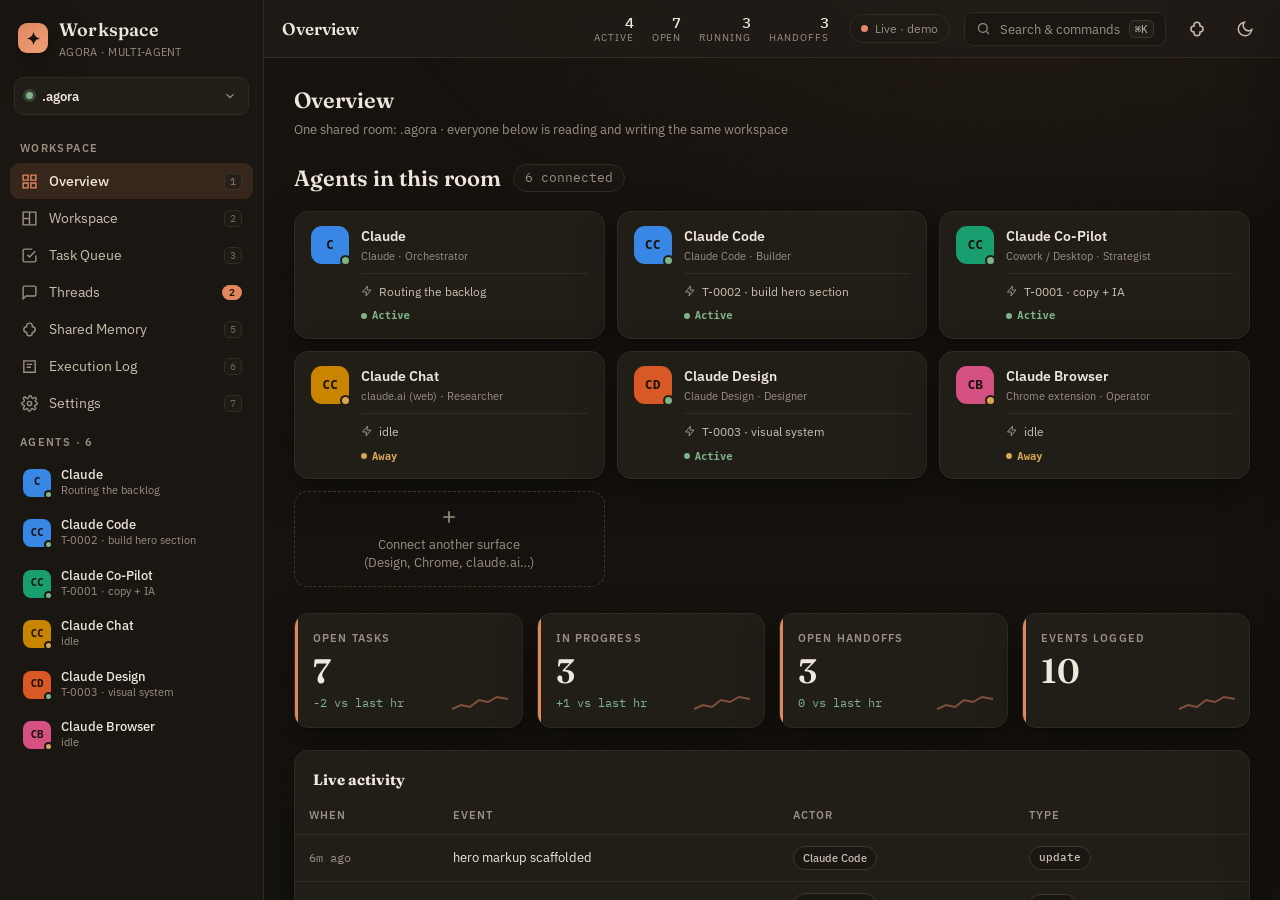
==== commit a32ffa98: "Redesign dashboard around the room's agent roster; fix categorical palette The "only 2 agents" compl" ====
--- a/dashboard/index.html
+++ b/dashboard/index.html
@@ -12,8 +12,13 @@
   --bg:#f3eee6; --bg2:#e9e1d4; --panel:#fffdf9; --panel2:#f6f0e7; --raise:#fffefb;
   --ink:#2a2520; --ink2:#534a40; --muted:#857a6c; --line:#e6ddce; --line2:#d8cdbb;
   --accent:#c1572f; --accent2:#a8431f; --accent-ink:#fff;
-  --ok:#3f7350; --warn:#9a6a1c; --bad:#a83c22;
-  --a-coral:#c1572f; --a-teal:#2f8079; --a-violet:#7a52a8; --a-amber:#9a6a1c; --a-blue:#356a9c; --a-sage:#4f7a4f;
+  --ok:#3f7350; --warn:#9a6a1c; --bad:#a83c22; --info:#7a52a8;
+  /* Categorical (agent-surface) palette — validated: node dataviz/scripts/validate_palette.js
+     "#2a78d6,#eb6834,#1baf7a,#eda100,#e87ba4,#008300" --mode light --surface "#fffdf9" → ALL PASS.
+     Order matters (CVD-safety), keep it. Avatar text always uses --a-ink (near-black), never
+     white — several of these slots are too light for white text to clear contrast. */
+  --a-blue:#2a78d6; --a-orange:#eb6834; --a-aqua:#1baf7a; --a-yellow:#eda100; --a-magenta:#e87ba4; --a-green:#008300;
+  --a-ink:#1c130c;
   --shadow:0 1px 2px rgba(60,40,20,.06),0 8px 24px rgba(60,40,20,.06);
   --radius:14px; --radius-sm:9px;
   --font-display:'Fraunces',Georgia,serif; --font-sans:'IBM Plex Sans',system-ui,sans-serif; --font-mono:'IBM Plex Mono',ui-monospace,monospace;
@@ -22,8 +27,10 @@
   --bg:#15120e; --bg2:#0f0d0a; --panel:#211d17; --panel2:#1a1611; --raise:#262019;
   --ink:#efe7db; --ink2:#cabfae; --muted:#9a8f80; --line:#322b22; --line2:#3f372b;
   --accent:#e0875f; --accent2:#eda078; --accent-ink:#1c130c;
-  --ok:#7fb389; --warn:#d7a657; --bad:#e6886a;
-  --a-coral:#e0875f; --a-teal:#5fb3a8; --a-violet:#b491de; --a-amber:#d7a657; --a-blue:#79aede; --a-sage:#8cc190;
+  --ok:#7fb389; --warn:#d7a657; --bad:#e6886a; --info:#b491de;
+  /* validated: "#3987e5,#d95926,#199e70,#c98500,#d55181,#008300" --mode dark --surface "#211d17" → ALL PASS */
+  --a-blue:#3987e5; --a-orange:#d95926; --a-aqua:#199e70; --a-yellow:#c98500; --a-magenta:#d55181; --a-green:#008300;
+  --a-ink:#1c130c;
   --shadow:0 1px 2px rgba(0,0,0,.35),0 14px 40px rgba(0,0,0,.4);
 }
 *{box-sizing:border-box}
@@ -32,7 +39,7 @@
   font-size:14px;line-height:1.5;-webkit-font-smoothing:antialiased;overflow:hidden}
 body:before{content:"";position:fixed;inset:0;z-index:0;pointer-events:none;opacity:.5;
   background:radial-gradient(1100px 600px at 78% -8%, color-mix(in srgb,var(--accent) 13%,transparent), transparent 60%),
-             radial-gradient(900px 500px at -6% 108%, color-mix(in srgb,var(--a-teal) 10%,transparent), transparent 55%);}
+             radial-gradient(900px 500px at -6% 108%, color-mix(in srgb,var(--a-aqua) 10%,transparent), transparent 55%);}
 body:after{content:"";position:fixed;inset:0;z-index:0;pointer-events:none;opacity:.035;mix-blend-mode:overlay;
   background-image:url("data:image/svg+xml,%3Csvg xmlns='http://www.w3.org/2000/svg' width='120' height='120'%3E%3Cfilter id='n'%3E%3CfeTurbulence type='fractalNoise' baseFrequency='.9' numOctaves='2'/%3E%3C/filter%3E%3Crect width='100%25' height='100%25' filter='url(%23n)'/%3E%3C/svg%3E")}
 ::selection{background:color-mix(in srgb,var(--accent) 40%,transparent)}
@@ -87,7 +94,7 @@
 .agentrow:hover{background:var(--panel)}
 .agentrow.on{background:var(--panel);border-color:var(--line)}
 .av{width:28px;height:28px;border-radius:8px;flex:none;display:grid;place-items:center;
-  font-family:var(--font-mono);font-size:11px;font-weight:500;color:#fff;position:relative}
+  font-family:var(--font-mono);font-size:11px;font-weight:600;color:var(--a-ink);position:relative}
 .av .pres{position:absolute;right:-2px;bottom:-2px;width:9px;height:9px;border-radius:50%;
   border:2px solid var(--panel2)}
 .pres.active{background:var(--ok)}.pres.away{background:var(--warn)}.pres.left{background:var(--muted)}
@@ -134,13 +141,44 @@
   padding:3px 9px;border-radius:20px;border:1px solid var(--line2);color:var(--ink2);background:var(--panel2)}
 .chip.tag{font-family:var(--font-mono);font-size:10.5px}
 .st{font-size:11px;font-weight:600;padding:3px 9px;border-radius:20px;text-transform:capitalize}
+/* Status chips use the reserved status set (ok/warn/bad/info), never a categorical
+   agent-surface hue — keeps "what state is this in" visually distinct from "who owns it". */
 .st.todo{background:color-mix(in srgb,var(--muted) 18%,transparent);color:var(--ink2)}
-.st.in_progress{background:color-mix(in srgb,var(--a-blue) 20%,transparent);color:var(--a-blue)}
+.st.in_progress{background:color-mix(in srgb,var(--info) 20%,transparent);color:var(--info)}
 .st.blocked{background:color-mix(in srgb,var(--bad) 18%,transparent);color:var(--bad)}
-.st.review{background:color-mix(in srgb,var(--a-violet) 20%,transparent);color:var(--a-violet)}
+.st.review{background:color-mix(in srgb,var(--info) 20%,transparent);color:var(--info)}
 .st.done{background:color-mix(in srgb,var(--ok) 18%,transparent);color:var(--ok)}
 .st.open{background:color-mix(in srgb,var(--warn) 20%,transparent);color:var(--warn)}
-.st.acked{background:color-mix(in srgb,var(--a-blue) 20%,transparent);color:var(--a-blue)}
+.st.acked{background:color-mix(in srgb,var(--info) 20%,transparent);color:var(--info)}
+
+/* room hero — everyone in this room, one room, no cap on how many show */
+.roomhero{display:flex;align-items:center;gap:12px;margin-bottom:16px}
+.roomhero .rh-title{font-family:var(--font-display);font-size:22px;font-weight:600}
+.roomhero .rh-count{font-family:var(--font-mono);font-size:13px;color:var(--muted);
+  background:var(--panel2);border:1px solid var(--line);border-radius:20px;padding:3px 11px}
+.agentgrid{display:grid;grid-template-columns:repeat(auto-fill,minmax(240px,1fr));gap:12px;margin-bottom:26px}
+.agentcard{background:var(--panel);border:1px solid var(--line);border-radius:var(--radius);
+  box-shadow:var(--shadow);padding:14px 16px;display:flex;gap:12px;align-items:flex-start;
+  transition:.15s;cursor:pointer}
+.agentcard:hover{border-color:var(--line2);transform:translateY(-1px)}
+.agentcard .av{width:38px;height:38px;border-radius:11px;font-size:13px}
+.agentcard .av .pres{width:11px;height:11px;border:2px solid var(--panel)}
+.agentcard .ac-body{min-width:0;flex:1}
+.agentcard .ac-name{font-weight:600;font-size:14px;display:flex;align-items:center;gap:7px}
+.agentcard .ac-surface{font-size:11px;color:var(--muted);margin-top:1px}
+.agentcard .ac-current{font-size:12px;color:var(--ink2);margin-top:9px;padding-top:9px;
+  border-top:1px solid var(--line);display:flex;align-items:flex-start;gap:6px}
+.agentcard .ac-current svg{width:12px;height:12px;flex:none;margin-top:2px;color:var(--muted)}
+.agentcard .ac-meta{font-size:10.5px;color:var(--muted);margin-top:7px;font-family:var(--font-mono)}
+.agentcard .ac-presdot{font-size:10.5px;font-weight:600;display:inline-flex;align-items:center;gap:5px;
+  text-transform:capitalize}
+.agentcard .ac-presdot:before{content:"";width:6px;height:6px;border-radius:50%;background:currentColor}
+.agentcard .ac-presdot.active{color:var(--ok)}.agentcard .ac-presdot.away{color:var(--warn)}.agentcard .ac-presdot.left{color:var(--muted)}
+.addagent{border:1.5px dashed var(--line2);background:transparent;box-shadow:none;
+  display:flex;align-items:center;justify-content:center;gap:8px;min-height:96px;color:var(--muted);
+  font-size:12.5px;text-align:center;flex-direction:column}
+.addagent:hover{border-color:var(--accent);color:var(--accent)}
+.addagent svg{width:20px;height:20px}
 
 /* KPI grid */
 .kpigrid{display:grid;grid-template-columns:repeat(4,1fr);gap:14px;margin-bottom:22px}
@@ -269,7 +307,7 @@
     </div>
     <div class="navlabel">Workspace</div>
     <nav class="nav" id="nav"></nav>
-    <div class="navlabel">Agents</div>
+    <div class="navlabel" id="agentslabel">Agents</div>
     <div class="agents-scroll" id="agentlist"></div>
   </aside>
 
@@ -331,7 +369,7 @@
 /* ---------- DATA ADAPTER (mirrors Agora store; swap for live .agora in Phase 6) ---------- */
 const now=()=>Date.now();
 const mins=m=>m*60000;
-const ACCENTS={claude:'--a-coral',claude_code:'--a-blue',cowork:'--a-teal',claude_ai:'--a-amber',design:'--a-violet',chrome:'--a-sage'};
+const ACCENTS={claude_code:'--a-blue',design:'--a-orange',cowork:'--a-aqua',claude_ai:'--a-yellow',chrome:'--a-magenta',other:'--a-green',claude:'--a-blue'};
 let SEQ=40;
 function seed(){
   const t0=now();
@@ -391,7 +429,8 @@
   async load(){ try{ const r=await fetch(BRIDGE+'/state',{cache:'no-store'}); if(r.ok){ LIVE=true; return await r.json(); } }catch(e){} LIVE=false; await wait(500); return seed(); }
 };
 async function commit(action,payload){ if(!LIVE)return; try{ await fetch(BRIDGE+'/act',{method:'POST',headers:{'Content-Type':'application/json'},body:JSON.stringify({action,payload:payload||{}})}); S=await Adapter.load(); render(); }catch(e){ toast('Sync failed','bad',e.message);} }
-async function refreshLive(){ try{ const r=await fetch(BRIDGE+'/state',{cache:'no-store'}); if(r.ok){ S=await r.json(); renderTicker(); render(); setConn(true);} }catch(e){ setConn(false);} }
+let _stateHash=null;
+async function refreshLive(){ try{ const r=await fetch(BRIDGE+'/state',{cache:'no-store'}); if(r.ok){ setConn(true); const data=await r.json(); const h=JSON.stringify(data); if(h===_stateHash) return; /* nothing changed → don't touch the DOM (no flash) */ _stateHash=h; S=data; renderTicker(); render(true); } }catch(e){ setConn(false);} }
 function setConn(live){ const c=$('#conn'); if(c)c.classList.toggle('off',!live); const l=$('#connlabel'); if(l)l.textContent=live?'Live · connected':'Live · demo'; }
 const wait=ms=>new Promise(r=>setTimeout(r,ms));
 const BRIDGE=(new URLSearchParams(location.search)).get('bridge')||(location.protocol==='file:'?'http://localhost:8849':location.origin);
@@ -409,7 +448,7 @@
   {id:'settings',name:'Settings',icon:I.set,key:'7'},
 ];
 const agent=id=>S.agents.find(a=>a.id===id);
-const ac=a=>`var(${ACCENTS[a?a.surface:'claude']||'--a-coral'})`;
+const ac=a=>`var(${ACCENTS[a?a.surface:'other']||'--a-green'})`;
 const initials=a=>a.name.split(' ').map(w=>w[0]).slice(0,2).join('').toUpperCase();
 function presence(a){return a.presence;}
 function timeAgo(ts){const s=(now()-ts)/1000;if(s<60)return Math.floor(s)+'s';if(s<3600)return Math.floor(s/60)+'m';return Math.floor(s/3600)+'h';}
@@ -438,6 +477,13 @@
       <div class="av" style="background:${ac(a)}">${initials(a)}<span class="pres ${presence(a)}"></span></div>
       <div style="min-width:0"><div class="nm">${esc(a.name)}</div><div class="rl">${esc(a.current)}</div></div>
     </div>`).join('');
+  const lab=$('#agentslabel'); if(lab)lab.textContent=`Agents · ${S.agents.length}`;
+  const ws=$('#wsname'); if(ws)ws.textContent=roomName();
+}
+function roomName(){
+  const w=S.settings&&S.settings.workspace;
+  if(!w)return'Agora';
+  return w.replace(/[\\/]+$/,'').split(/[\\/]/).pop()||w;
 }
 function renderTicker(){
   const k=kpis();
@@ -446,31 +492,49 @@
 }
 
 /* ---------- views ---------- */
+const SURFACE_LABEL={claude_code:'Claude Code',cowork:'Cowork / Desktop',claude_ai:'claude.ai (web)',design:'Claude Design',chrome:'Chrome extension',other:'Other',claude:'Claude'};
 function vOverview(){
   const k=kpis();
-  const cards=[['Active agents',k.active,'+1','up'],['Open tasks',k.open,'-2','up'],
-    ['In progress',k.prog,'+1','up'],['Open handoffs',k.handoffs,'0','up']];
+  const cards=[['Open tasks',k.open,'-2','up'],['In progress',k.prog,'+1','up'],
+    ['Open handoffs',k.handoffs,'0','up'],['Events logged',k.events,'','up']];
   const recent=[...S.events].slice(-8).reverse();
   return `<div class="stagger">
-    <div><h2 class="sec">Overview</h2><p class="lede">Live snapshot of the ${esc(S.settings.workspace.split('/').pop())} room · ${S.agents.length} agents</p></div>
+    <div><h2 class="sec">Overview</h2><p class="lede">One shared room: ${esc(roomName())} · everyone below is reading and writing the same workspace</p></div>
+
+    <div class="roomhero">
+      <div class="rh-title">Agents in this room</div>
+      <div class="rh-count">${S.agents.length} connected</div>
+    </div>
+    <div class="agentgrid">
+      ${S.agents.map(agentCard).join('')}
+      <div class="card agentcard addagent" data-act="howtoconnect">
+        ${svg(I.plus,20)}<span>Connect another surface<br>(Design, Chrome, claude.ai…)</span>
+      </div>
+    </div>
+
     <div class="kpigrid">${cards.map(([l,v,d,dir])=>`
       <div class="card kpi"><div class="pad"><div class="lab">${l}</div>
-      <div class="val" data-kpiv="${l}">${v}</div><div class="delta ${dir}">${d} vs last hr</div>
+      <div class="val" data-kpiv="${l}">${v}</div>${d?`<div class="delta ${dir}">${d} vs last hr</div>`:'<div class="delta">&nbsp;</div>'}
       <svg class="spark" width="56" height="22" viewBox="0 0 56 22"><polyline fill="none" stroke="${'var(--accent)'}" stroke-width="2" points="0,16 9,12 18,14 27,7 36,9 45,4 56,6"/></svg></div></div>`).join('')}
     </div>
-    <div class="row" style="align-items:flex-start">
-      <div class="card" style="flex:1.4;min-width:0"><div class="pad" style="padding-bottom:6px"><b style="font-family:var(--font-display);font-size:15px">Live activity</b></div>
-        <table><thead><tr><th>When</th><th>Event</th><th>Actor</th><th>Type</th></tr></thead><tbody id="actbody">
-        ${recent.map(rowEvent).join('')}</tbody></table></div>
-      <div class="card" style="flex:1;min-width:0"><div class="pad"><b style="font-family:var(--font-display);font-size:15px">Agents</b>
-        <div style="margin-top:12px;display:flex;flex-direction:column;gap:10px">
-        ${S.agents.map(a=>`<div style="display:flex;align-items:center;gap:10px">
-          <div class="av" style="background:${ac(a)}">${initials(a)}<span class="pres ${presence(a)}"></span></div>
-          <div style="min-width:0;flex:1"><div style="font-weight:600;font-size:12.5px">${esc(a.name)} <span style="color:var(--muted);font-weight:400">· ${esc(a.role)}</span></div>
-          <div style="font-size:11.5px;color:var(--muted);white-space:nowrap;overflow:hidden;text-overflow:ellipsis">${esc(a.current)}</div></div>
-          <span class="st ${a.presence==='active'?'done':'todo'}">${a.presence}</span></div>`).join('')}
-        </div></div></div>
+    <div class="card"><div class="pad" style="padding-bottom:6px"><b style="font-family:var(--font-display);font-size:15px">Live activity</b></div>
+      <table><thead><tr><th>When</th><th>Event</th><th>Actor</th><th>Type</th></tr></thead><tbody id="actbody">
+      ${recent.length?recent.map(rowEvent).join(''):''}</tbody></table>
+      ${recent.length?'':emptyState('No activity yet','Once agents join and work, it shows up here.')}
     </div></div>`;
+}
+function agentCard(a){
+  const joined=a.joined_at?timeAgo(a.joined_at):null;
+  const surfLabel=SURFACE_LABEL[a.surface]||a.surface;
+  return `<div class="card agentcard" data-agent="${a.id}">
+    <div class="av" style="background:${ac(a)}">${initials(a)}<span class="pres ${presence(a)}"></span></div>
+    <div class="ac-body">
+      <div class="ac-name">${esc(a.name)}</div>
+      <div class="ac-surface">${esc(surfLabel)}${a.role?' · '+esc(a.role):''}</div>
+      <div class="ac-current">${svg(I.bolt,12)}<span>${esc(a.current||'idle')}</span></div>
+      <div class="ac-meta"><span class="ac-presdot ${presence(a)}">${presence(a)}</span>${joined?` · joined ${joined} ago`:''}</div>
+    </div>
+  </div>`;
 }
 const rowEvent=e=>`<tr><td class="lease" style="color:var(--muted)">${timeAgo(e.at)} ago</td><td>${esc(e.summary)}</td><td><span class="chip">${esc(agent(e.actor)?agent(e.actor).name:e.actor)}</span></td><td><span class="chip tag">${esc(e.kind)}</span></td></tr>`;
 
@@ -632,12 +696,14 @@
 
 /* ---------- main render ---------- */
 const RENDER={overview:vOverview,workspace:vWorkspace,tasks:vTasks,threads:vThreads,memory:vMemory,logs:vLogs,settings:vSettings};
-function render(){
+function render(live){
   if(!loaded){$('#view').innerHTML=skeleton();return;}
   $('#vtitle').textContent=VIEWS.find(v=>v.id===VIEW).name;
   renderNav();renderAgents();renderTicker();
   const el=$('#view');el.innerHTML=RENDER[VIEW]();
-  el.classList.remove('view');void el.offsetWidth;el.classList.add('view');
+  // Replay the entrance animation only on real view switches — NOT on live data
+  // refreshes, otherwise the panel visibly flashes every poll.
+  if(!live){ el.classList.remove('view');void el.offsetWidth;el.classList.add('view'); }
 }
 function renderDock(){
   const m=S.memory;
@@ -676,9 +742,10 @@
 }
 let tickCount=0;
 function refreshLeases(){
-  const cells=$$('#view tbody tr');
-  // map rows to tasks by order of current sort — re-render whole table body cheaply
   const tbody=$('#view tbody'); if(!tbody)return;
+  // Only rebuild the table body while a lease is actually counting down; with no
+  // live lease there's nothing to tick, so skip the rebuild and avoid a 1s flicker.
+  if(!S.tasks.some(t=>t.lease_until&&t.lease_until>now()))return;
   const rows=[...S.tasks].sort((a,b)=>{let x=a[sortKey],y=b[sortKey];if(typeof x==='string'){x=x.toLowerCase();y=(y||'').toLowerCase();}return (x>y?1:x<y?-1:0)*sortDir;});
   tbody.innerHTML=rows.map(taskRow).join('');
 }
@@ -716,6 +783,7 @@
   menu:()=>$('#side').classList.toggle('open'),
   memory:()=>{const d=$('#dock');d.classList.toggle('open');$('#scrim').classList.toggle('on',d.classList.contains('open'));if(d.classList.contains('open'))renderDock();},
   palette:()=>openPalette(),
+  howtoconnect:()=>toast('Connect another surface',' ','Claude Code / Desktop: wire-local.ps1 or .sh. claude.ai / Design / Chrome: start-web-connector.ps1 or .sh, then add it as a Custom Connector. See CONNECT.md.'),
   closeall:()=>closeAll(),
   switchws:()=>toast('Workspace switcher','ok','Demo: one room loaded. Connect more in Settings → Workspace.'),
   autoroute:()=>{if(LIVE)return commit('route_all');const todo=S.tasks.filter(t=>!t.owner&&t.status==='todo');if(!todo.length){toast('Nothing to route','ok','No unassigned tasks.');return;}todo.forEach(routeTask);render();toast('Backlog routed','ok',`${todo.length} task(s) assigned by tag rules.`);},
